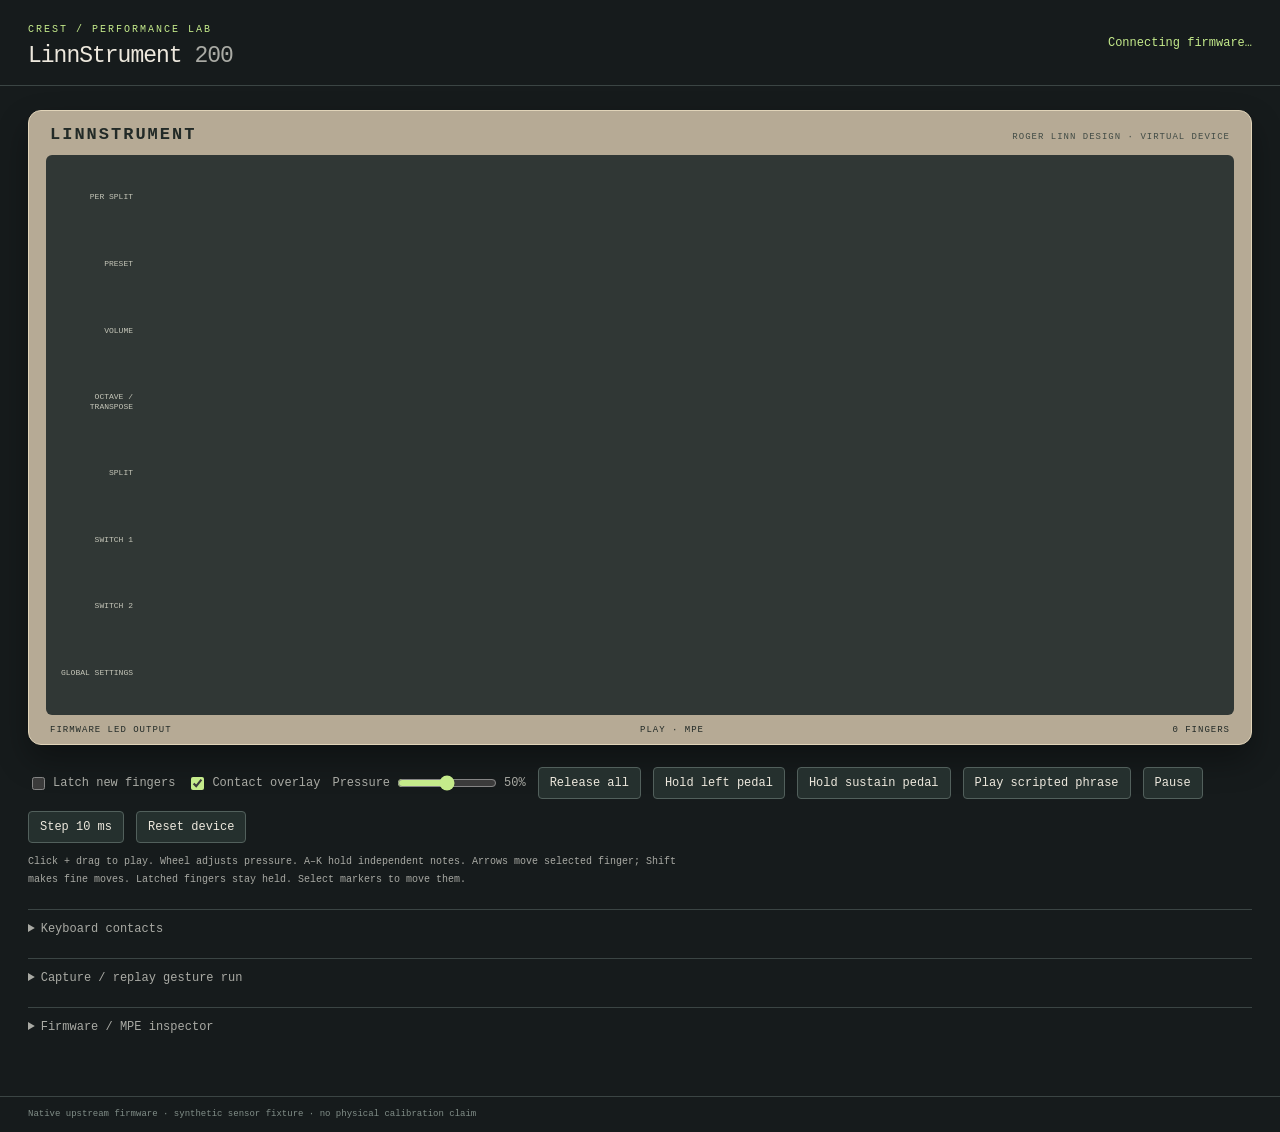
==== crates/linnstrument-sim/web/index.html @ bdfac36a "feat: establish standalone firmware performance host Add independent Rust contracts, expressive reco" ====
<!doctype html>
<html lang="en"><head><meta charset="utf-8"><meta name="viewport" content="width=device-width,initial-scale=1"><title>LinnStrument firmware replica</title><link rel="stylesheet" href="style.css"></head>
<body>
<header><div><span class="eyebrow">CREST / PERFORMANCE LAB</span><h1>LinnStrument <span id="model">200</span></h1></div><div class="status"><span id="connection">Connecting firmware…</span><small id="revision"></small></div></header>
<main>
<section class="instrument" aria-label="Virtual LinnStrument"><div class="brand">LINNSTRUMENT <small>ROGER LINN DESIGN · VIRTUAL DEVICE</small></div><div class="surface-wrap"><div id="controls"></div><canvas id="surface" tabindex="0" aria-label="LinnStrument surface. Press A S D F G H J K for independent notes. Arrow keys move selected finger; brackets change pressure."></canvas></div><div class="instrument-footer"><span>FIRMWARE LED OUTPUT</span><span id="mode">PLAY · MPE</span><span id="fingers">0 FINGERS</span></div></section>
<div class="toolbar"><label><input type="checkbox" id="latch"> Latch new fingers</label><label><input type="checkbox" id="markers" checked> Contact overlay</label><label>Pressure <input id="pressure" type="range" min="0" max="1" step=".01" value=".5"><output id="pressure-value">50%</output></label><button id="release">Release all</button><button id="foot-left">Hold left pedal</button><button id="foot-right">Hold sustain pedal</button><button id="example">Play scripted phrase</button><button id="pause">Pause</button><button id="step">Step 10 ms</button><button id="reset">Reset device</button></div>
<div class="support"><p>Click + drag to play. Wheel adjusts pressure. <span id="keyboard-help">A–K hold independent notes. Arrows move selected finger; Shift makes fine moves.</span> Latched fingers stay held. Select markers to move them.</p><div id="contact-list" aria-label="Active contacts"></div></div>
<details><summary>Keyboard contacts</summary><p>Map lowercase letters or digits to continuous sensor coordinates. Column 0 is the firmware control column; row 0 is the bottom row. Arrow controls remain available. Release all contacts before applying.</p><form id="keyboard-form"><label for="keyboard-settings">Keyboard mapping JSON</label><textarea id="keyboard-settings" rows="8" maxlength="4096" spellcheck="false"></textarea><button type="submit">Apply keyboard settings</button><button id="keyboard-defaults" type="button">Load defaults</button><output id="keyboard-status" role="status"></output></form></details>
<details><summary>Capture / replay gesture run</summary><p>Run starts at device reset. Export includes native contact commands, firmware MIDI and LED changes. Release contacts, stop host, and pause before verification.</p><label>Run path <input id="run-path" value="/tmp/linnstrument-run.json"></label><button id="export-run">Export run</button><button id="verify-run">Verify replay</button><output id="run-status"></output><p><label>Custom contact script <input id="scenario-path" placeholder="/path/to/scenario.json"></label><button id="run-scenario">Run script</button><output id="scenario-status"></output></p></details>
<details id="inspector"><summary>Firmware / MPE inspector</summary><div class="inspector-grid"><pre id="diagnostics"></pre><pre id="midi"></pre></div></details>
<p id="error" role="alert"></p>
</main><footer>Native upstream firmware · synthetic sensor fixture · no physical calibration claim</footer>
<script src="bridge.js"></script><script type="module" src="instrument.js"></script></body></html>
---- crates/linnstrument-sim/web/style.css ----
:root{color-scheme:dark;--ink:#ede8dd;--muted:#a9aaa4;--bg:#161b1c;--line:#3b4544;--accent:#c5eb8b;font-family:ui-monospace,SFMono-Regular,Consolas,monospace;font-size:12px}*{box-sizing:border-box}body{margin:0;background:var(--bg);color:var(--ink)}header{display:flex;justify-content:space-between;align-items:center;padding:22px 28px 16px;border-bottom:1px solid var(--line)}h1{font-size:23px;font-weight:500;margin:7px 0 0;letter-spacing:-1px}h1 span{color:var(--muted)}.eyebrow{font-size:10px;color:var(--accent);letter-spacing:2px}.status{text-align:right;color:var(--accent)}small{display:block;color:var(--muted);font-size:9px;margin-top:6px}main{padding:24px 28px 12px}.instrument{background:#b6aa95;border:1px solid #e1d4b9;border-radius:13px;padding:14px 17px 9px;box-shadow:0 15px 32px #0005;color:#222a27}.brand{display:flex;align-items:baseline;justify-content:space-between;font-weight:750;letter-spacing:2px;font-size:17px;margin:0 4px 11px}.brand small{display:inline;font-weight:400;letter-spacing:1px;color:#424c46}.surface-wrap{display:flex;gap:8px;background:#303735;border-radius:6px;padding:9px}#controls{width:78px;flex:none;display:flex;flex-direction:column;justify-content:space-around;font-size:8px;color:#c5c6b9;text-transform:uppercase;text-align:right;line-height:1.2}canvas{width:100%;height:auto;display:block;min-width:0;touch-action:none;cursor:crosshair}.instrument-footer{display:flex;justify-content:space-between;font-size:9px;letter-spacing:1px;padding:10px 4px 0}.toolbar{display:flex;flex-wrap:wrap;align-items:center;gap:12px;margin-top:22px}label{display:inline-flex;align-items:center;gap:5px;color:var(--muted)}input[type=range]{width:100px;accent-color:var(--accent)}input[type=checkbox]{accent-color:var(--accent)}button{background:#25302e;color:var(--ink);border:1px solid #52605c;border-radius:4px;padding:8px 11px;font:inherit;cursor:pointer}button:hover{background:#38483d}button:focus-visible,canvas:focus-visible{outline:2px solid var(--accent);outline-offset:3px}button:disabled{opacity:.5;cursor:default}.support{display:flex;justify-content:space-between;gap:20px}.support p{color:var(--muted);font-size:10px;line-height:1.8;max-width:680px}#contact-list{display:flex;gap:5px;align-items:center;flex-wrap:wrap}#contact-list button{font-size:10px;padding:5px}#contact-list button.selected{border-color:var(--accent);color:var(--accent)}details{border-top:1px solid var(--line);margin-top:10px;padding:12px 0}summary{color:var(--muted);cursor:pointer}.inspector-grid{display:grid;grid-template-columns:1fr 1fr;gap:15px}pre{font-size:10px;line-height:1.6;white-space:pre-wrap;max-height:140px;overflow:auto;color:#b8c8bc}#error{color:#ffb8a5;min-height:14px}footer{padding:12px 28px;color:#818e88;font-size:9px;border-top:1px solid var(--line)}.host-toolbar{display:flex;gap:10px;flex-wrap:wrap;margin-bottom:20px}.clip-grid{display:grid;grid-template-columns:repeat(4,1fr);gap:10px}.clip{min-height:96px;text-align:left;padding:15px}.clip strong{display:block;font-size:20px;margin-bottom:8px}.clip.playing{border-color:var(--accent);color:var(--accent)}.clip.recording{border-color:#ff9a8a;color:#ff9a8a}.clip.recorded{border-color:#94bdeb}.clip.queued{border-color:#e6ce80}.session{margin-top:22px;display:flex;gap:8px}.session input{flex:1;background:#222b29;color:var(--ink);border:1px solid var(--line);padding:9px;font:inherit}.note{font-size:11px;line-height:1.8;color:var(--muted)}
.editor{margin-top:18px;border-top:1px solid var(--line);padding-top:14px}.editor h2{font-size:12px;font-weight:400;color:var(--muted)}.editor canvas{height:140px;background:#202826;cursor:pointer}.edit-fields{display:flex;gap:10px;margin-top:10px;flex-wrap:wrap}.edit-fields input{width:100px;background:#222b29;border:1px solid var(--line);color:var(--ink);padding:6px;font:inherit}.clip.overdubbing{border-color:#df9bef;color:#df9bef}

.harmony-fields{display:flex;flex-wrap:wrap;gap:14px;padding:16px 0}.harmony-fields input[type=number]{width:65px}.harmony-fields input,.harmony-fields select{background:#222b29;border:1px solid var(--line);color:var(--ink);padding:6px;font:inherit}.degree-strip{display:flex;gap:7px}.degree-strip button[aria-pressed=true]{border-color:var(--accent);color:var(--accent)}select:focus-visible,input:focus-visible{outline:2px solid var(--accent);outline-offset:2px}

#keyboard-settings{display:block;width:100%;margin:10px 0;padding:10px;background:#222b29;border:1px solid var(--line);color:var(--ink);font:inherit}#keyboard-status{display:block;margin-top:8px;color:var(--muted)}
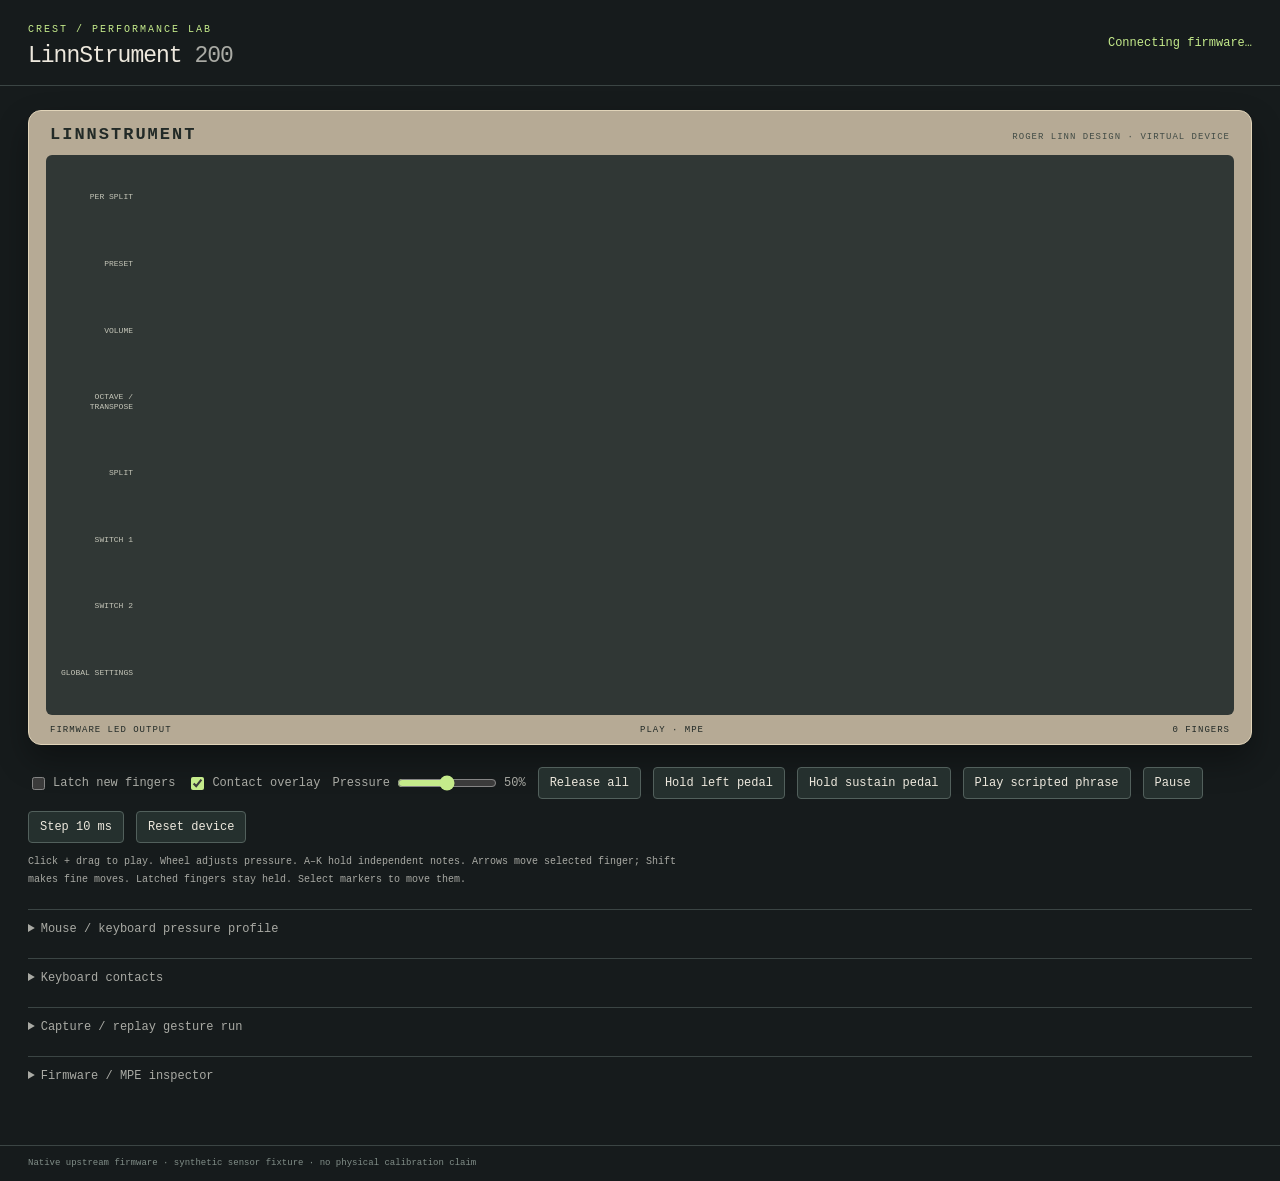
==== commit fc52ca72: "feat: shape virtual contact pressure on native clock" ====
--- a/crates/linnstrument-sim/web/index.html
+++ b/crates/linnstrument-sim/web/index.html
@@ -6,6 +6,7 @@
 <section class="instrument" aria-label="Virtual LinnStrument"><div class="brand">LINNSTRUMENT <small>ROGER LINN DESIGN · VIRTUAL DEVICE</small></div><div class="surface-wrap"><div id="controls"></div><canvas id="surface" tabindex="0" aria-label="LinnStrument surface. Press A S D F G H J K for independent notes. Arrow keys move selected finger; brackets change pressure."></canvas></div><div class="instrument-footer"><span>FIRMWARE LED OUTPUT</span><span id="mode">PLAY · MPE</span><span id="fingers">0 FINGERS</span></div></section>
 <div class="toolbar"><label><input type="checkbox" id="latch"> Latch new fingers</label><label><input type="checkbox" id="markers" checked> Contact overlay</label><label>Pressure <input id="pressure" type="range" min="0" max="1" step=".01" value=".5"><output id="pressure-value">50%</output></label><button id="release">Release all</button><button id="foot-left">Hold left pedal</button><button id="foot-right">Hold sustain pedal</button><button id="example">Play scripted phrase</button><button id="pause">Pause</button><button id="step">Step 10 ms</button><button id="reset">Reset device</button></div>
 <div class="support"><p>Click + drag to play. Wheel adjusts pressure. <span id="keyboard-help">A–K hold independent notes. Arrows move selected finger; Shift makes fine moves.</span> Latched fingers stay held. Select markers to move them.</p><div id="contact-list" aria-label="Active contacts"></div></div>
+<details><summary>Mouse / keyboard pressure profile</summary><form id="pressure-profile" class="harmony-fields"><label>Attack ms <input name="attack" type="number" min="0" max="2000" value="0" required></label><label>Release ms <input name="release" type="number" min="0" max="2000" value="0" required></label><button type="submit">Apply pressure profile</button></form><p>Linear synthetic pressure, sampled by the native clock every 1 ms. Applies to mouse, keyboard and scripted contacts. Release all contacts before changing. Focus recovery and Release All bypass release tails.</p><output id="profile-state"></output></details>
 <details><summary>Keyboard contacts</summary><p>Map lowercase letters or digits to continuous sensor coordinates. Column 0 is the firmware control column; row 0 is the bottom row. Arrow controls remain available. Release all contacts before applying.</p><form id="keyboard-form"><label for="keyboard-settings">Keyboard mapping JSON</label><textarea id="keyboard-settings" rows="8" maxlength="4096" spellcheck="false"></textarea><button type="submit">Apply keyboard settings</button><button id="keyboard-defaults" type="button">Load defaults</button><output id="keyboard-status" role="status"></output></form></details>
 <details><summary>Capture / replay gesture run</summary><p>Run starts at device reset. Export includes native contact commands, firmware MIDI and LED changes. Release contacts, stop host, and pause before verification.</p><label>Run path <input id="run-path" value="/tmp/linnstrument-run.json"></label><button id="export-run">Export run</button><button id="verify-run">Verify replay</button><output id="run-status"></output><p><label>Custom contact script <input id="scenario-path" placeholder="/path/to/scenario.json"></label><button id="run-scenario">Run script</button><output id="scenario-status"></output></p></details>
 <details id="inspector"><summary>Firmware / MPE inspector</summary><div class="inspector-grid"><pre id="diagnostics"></pre><pre id="midi"></pre></div></details>
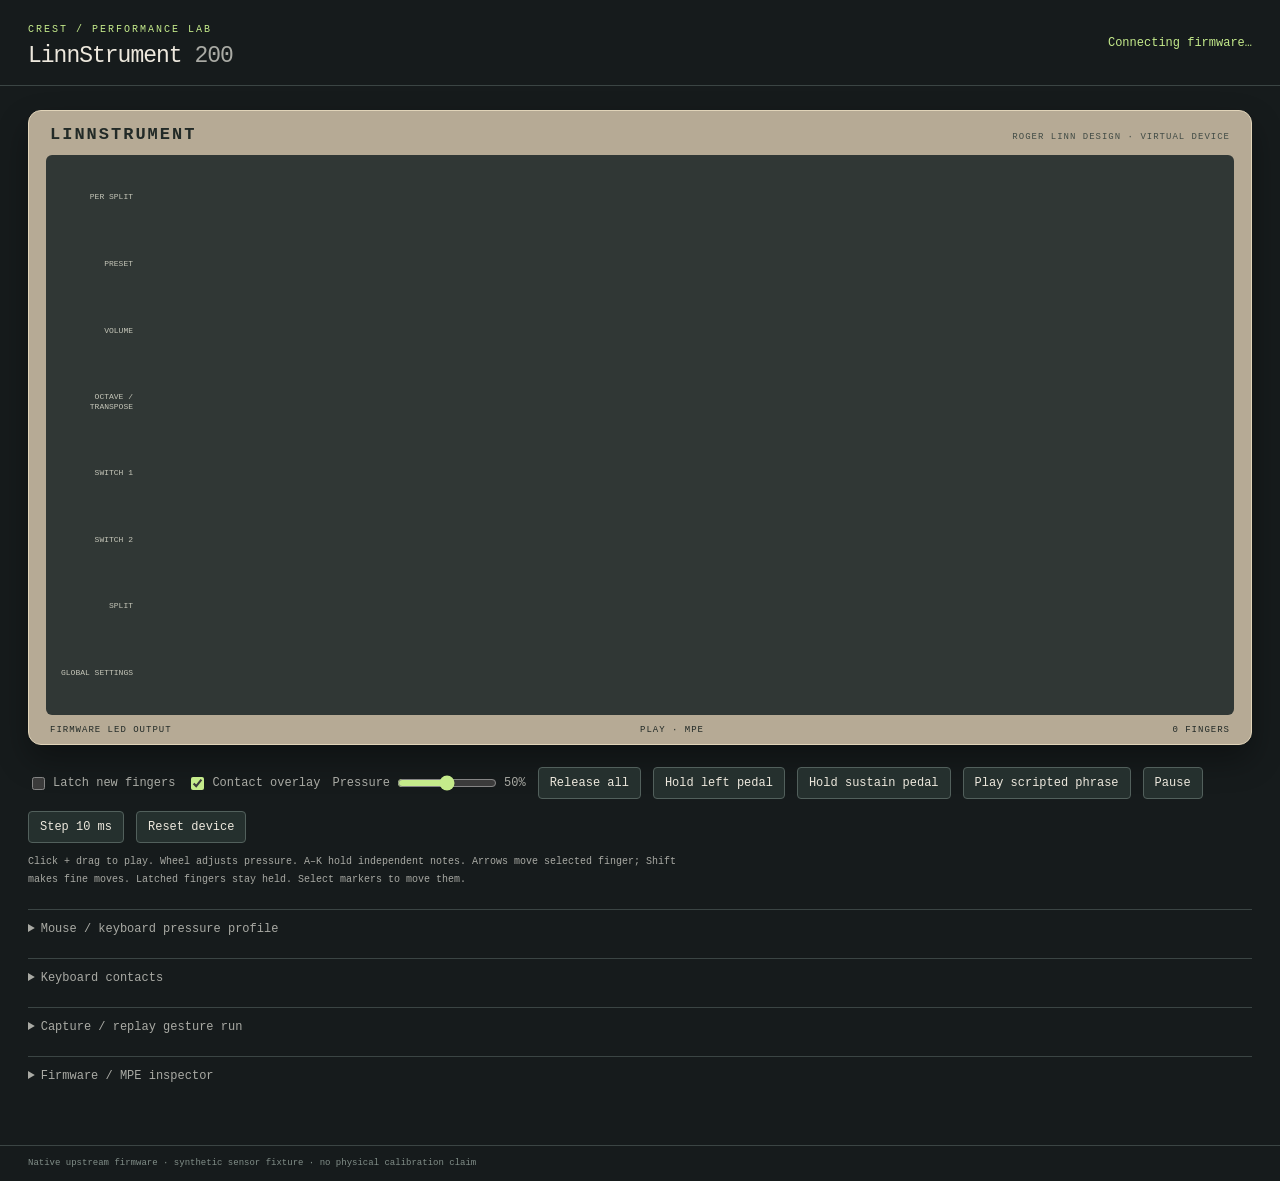
==== commit 25fa35ce: "feat: select follower harmony from controller pads" ====
--- a/crates/linnstrument-sim/web/index.html
+++ b/crates/linnstrument-sim/web/index.html
@@ -6,6 +6,7 @@
 <section class="instrument" aria-label="Virtual LinnStrument"><div class="brand">LINNSTRUMENT <small>ROGER LINN DESIGN · VIRTUAL DEVICE</small></div><div class="surface-wrap"><div id="controls"></div><canvas id="surface" tabindex="0" aria-label="LinnStrument surface. Press A S D F G H J K for independent notes. Arrow keys move selected finger; brackets change pressure."></canvas></div><div class="instrument-footer"><span>FIRMWARE LED OUTPUT</span><span id="mode">PLAY · MPE</span><span id="fingers">0 FINGERS</span></div></section>
 <div class="toolbar"><label><input type="checkbox" id="latch"> Latch new fingers</label><label><input type="checkbox" id="markers" checked> Contact overlay</label><label>Pressure <input id="pressure" type="range" min="0" max="1" step=".01" value=".5"><output id="pressure-value">50%</output></label><button id="release">Release all</button><button id="foot-left">Hold left pedal</button><button id="foot-right">Hold sustain pedal</button><button id="example">Play scripted phrase</button><button id="pause">Pause</button><button id="step">Step 10 ms</button><button id="reset">Reset device</button></div>
 <div class="support"><p>Click + drag to play. Wheel adjusts pressure. <span id="keyboard-help">A–K hold independent notes. Arrows move selected finger; Shift makes fine moves.</span> Latched fingers stay held. Select markers to move them.</p><div id="contact-list" aria-label="Active contacts"></div></div>
+<p id="clip-layout" hidden>Clip pads: bottom row 1–8 launches/stops clips. Top row 1–7 selects I–VII and takes over follower harmony. Green marks the active degree; other degrees are blue. Held notes keep their pitches.</p>
 <details><summary>Mouse / keyboard pressure profile</summary><form id="pressure-profile" class="harmony-fields"><label>Attack ms <input name="attack" type="number" min="0" max="2000" value="0" required></label><label>Release ms <input name="release" type="number" min="0" max="2000" value="0" required></label><button type="submit">Apply pressure profile</button></form><p>Linear synthetic pressure, sampled by the native clock every 1 ms. Applies to mouse, keyboard and scripted contacts. Release all contacts before changing. Focus recovery and Release All bypass release tails.</p><output id="profile-state"></output></details>
 <details><summary>Keyboard contacts</summary><p>Map lowercase letters or digits to continuous sensor coordinates. Column 0 is the firmware control column; row 0 is the bottom row. Arrow controls remain available. Release all contacts before applying.</p><form id="keyboard-form"><label for="keyboard-settings">Keyboard mapping JSON</label><textarea id="keyboard-settings" rows="8" maxlength="4096" spellcheck="false"></textarea><button type="submit">Apply keyboard settings</button><button id="keyboard-defaults" type="button">Load defaults</button><output id="keyboard-status" role="status"></output></form></details>
 <details><summary>Capture / replay gesture run</summary><p>Run starts at device reset. Export includes native contact commands, firmware MIDI and LED changes. Release contacts, stop host, and pause before verification.</p><label>Run path <input id="run-path" value="/tmp/linnstrument-run.json"></label><button id="export-run">Export run</button><button id="verify-run">Verify replay</button><output id="run-status"></output><p><label>Custom contact script <input id="scenario-path" placeholder="/path/to/scenario.json"></label><button id="run-scenario">Run script</button><output id="scenario-status"></output></p></details>
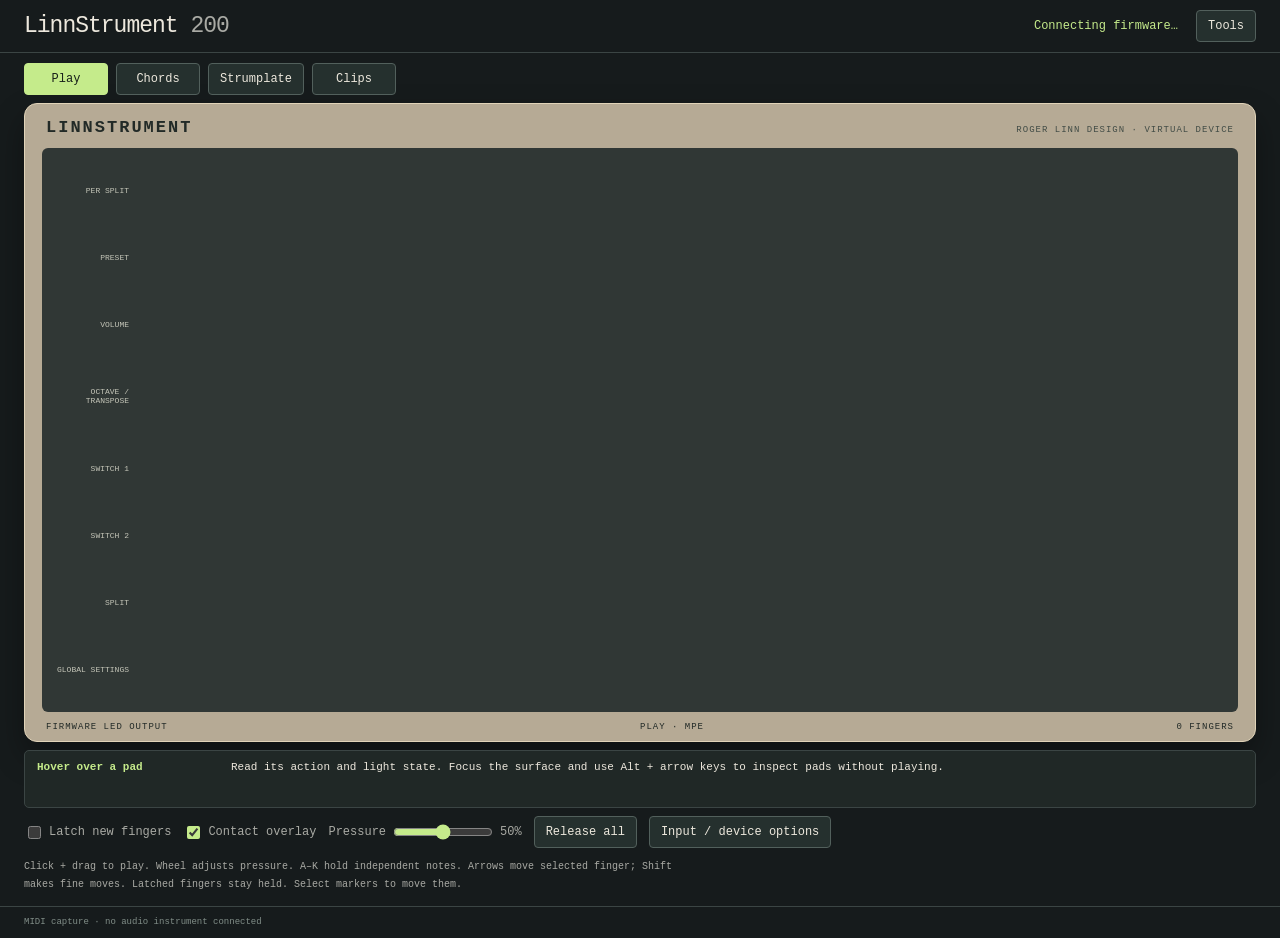
==== commit e94d2ea3: "Add expressive chord surfaces and embedded manual Focus the simulator on firmware-driven pads, hover" ====
--- a/crates/linnstrument-sim/web/index.html
+++ b/crates/linnstrument-sim/web/index.html
@@ -1,16 +1,19 @@
 <!doctype html>
 <html lang="en"><head><meta charset="utf-8"><meta name="viewport" content="width=device-width,initial-scale=1"><title>LinnStrument firmware replica</title><link rel="stylesheet" href="style.css"></head>
-<body>
-<header><div><span class="eyebrow">CREST / PERFORMANCE LAB</span><h1>LinnStrument <span id="model">200</span></h1></div><div class="status"><span id="connection">Connecting firmware…</span><small id="revision"></small></div></header>
+<body class="instrument-page">
+<header><div><h1>LinnStrument <span id="model">200</span></h1></div><div class="status"><span id="connection">Connecting firmware…</span><button id="show-tools" type="button">Tools</button></div></header>
 <main>
-<section class="instrument" aria-label="Virtual LinnStrument"><div class="brand">LINNSTRUMENT <small>ROGER LINN DESIGN · VIRTUAL DEVICE</small></div><div class="surface-wrap"><div id="controls"></div><canvas id="surface" tabindex="0" aria-label="LinnStrument surface. Press A S D F G H J K for independent notes. Arrow keys move selected finger; brackets change pressure."></canvas></div><div class="instrument-footer"><span>FIRMWARE LED OUTPUT</span><span id="mode">PLAY · MPE</span><span id="fingers">0 FINGERS</span></div></section>
-<div class="toolbar"><label><input type="checkbox" id="latch"> Latch new fingers</label><label><input type="checkbox" id="markers" checked> Contact overlay</label><label>Pressure <input id="pressure" type="range" min="0" max="1" step=".01" value=".5"><output id="pressure-value">50%</output></label><button id="release">Release all</button><button id="foot-left">Hold left pedal</button><button id="foot-right">Hold sustain pedal</button><button id="example">Play scripted phrase</button><button id="pause">Pause</button><button id="step">Step 10 ms</button><button id="reset">Reset device</button></div>
+<nav class="surface-modes" aria-label="Playing mode"><button data-surface-mode="play" aria-pressed="true">Play</button><button data-surface-mode="chords" aria-pressed="false">Chords</button><button data-surface-mode="strumplate" aria-pressed="false">Strumplate</button><button data-surface-mode="clips" aria-pressed="false">Clips</button><span id="performance-summary" role="status"></span></nav>
+<div id="chord-key" class="toolbar" hidden><label>Root <select id="root-note" aria-label="Chord root note"><option value="0">C</option><option value="1">C♯</option><option value="2">D</option><option value="3">E♭</option><option value="4">E</option><option value="5">F</option><option value="6">F♯</option><option value="7">G</option><option value="8">A♭</option><option value="9">A</option><option value="10">B♭</option><option value="11">B</option></select></label><label>Scale <select id="root-scale" aria-label="Chord scale"><option value="major">Major</option><option value="natural_minor">Natural minor</option><option value="dorian">Dorian</option><option value="mixolydian">Mixolydian</option></select></label><span>Left hand: chord controls · Right hand: degree / octave</span></div>
+<section class="instrument" aria-label="Virtual LinnStrument"><div class="brand">LINNSTRUMENT <small>ROGER LINN DESIGN · VIRTUAL DEVICE</small></div><div class="surface-wrap"><div id="controls"></div><canvas id="surface" tabindex="0" aria-describedby="pad-help" aria-label="LinnStrument surface. Press A S D F G H J K for independent notes. Arrow keys move selected finger; brackets change pressure."></canvas></div><div class="instrument-footer"><span>FIRMWARE LED OUTPUT</span><span id="mode">PLAY · MPE</span><span id="fingers">0 FINGERS</span></div></section>
+<div id="pad-help" class="pad-help" role="status" aria-live="polite"><strong id="pad-title">Hover over a pad</strong><span id="pad-description">Read its action and light state. Focus the surface and use Alt + arrow keys to inspect pads without playing.</span><span id="pad-light"></span></div>
+<div class="toolbar"><label><input type="checkbox" id="latch"> Latch new fingers</label><label><input type="checkbox" id="markers" checked> Contact overlay</label><label>Pressure <input id="pressure" type="range" min="0" max="1" step=".01" value=".5"><output id="pressure-value">50%</output></label><button id="release">Release all</button><button id="device-options-toggle" aria-expanded="false" aria-controls="device-options">Input / device options</button></div>
 <div class="support"><p>Click + drag to play. Wheel adjusts pressure. <span id="keyboard-help">A–K hold independent notes. Arrows move selected finger; Shift makes fine moves.</span> Latched fingers stay held. Select markers to move them.</p><div id="contact-list" aria-label="Active contacts"></div></div>
-<p id="clip-layout" hidden>Clip pads: bottom row 1–8 launches/stops clips. Top row 1–7 selects I–VII and takes over follower harmony. Green marks the active degree; other degrees are blue. Held notes keep their pitches.</p>
+<div id="device-options" hidden><small id="revision"></small><div class="toolbar"><button id="foot-left">Hold left pedal</button><button id="foot-right">Hold sustain pedal</button><button id="example">Play scripted phrase</button><button id="pause">Pause</button><button id="step">Step 10 ms</button><button id="reset">Reset device</button></div><p id="clip-layout" hidden>Clip pads: bottom row 1–8 launches/stops clips. Hold the pad directly above a running clip to mute it (cyan); release restores future attacks. Rows 3 and 4 above bottom row 0 hold octave down/up for each running clip; blue ready, magenta shifted. Opposing holds cancel. Row 2 remains the optional A/B morph strip. Top row 1–7 selects I–VII and takes over follower harmony. Green marks the active degree; other degrees are blue. Hold the pad directly below I for Fill (yellow ready, magenta held). Held notes keep their pitches. Row 5 columns 6–11 select Block, strum up/down, arpeggio up/down and Humanized; green marks the selection. Return to Chord pads to play it.</p>
 <details><summary>Mouse / keyboard pressure profile</summary><form id="pressure-profile" class="harmony-fields"><label>Attack ms <input name="attack" type="number" min="0" max="2000" value="0" required></label><label>Release ms <input name="release" type="number" min="0" max="2000" value="0" required></label><button type="submit">Apply pressure profile</button></form><p>Linear synthetic pressure, sampled by the native clock every 1 ms. Applies to mouse, keyboard and scripted contacts. Release all contacts before changing. Focus recovery and Release All bypass release tails.</p><output id="profile-state"></output></details>
 <details><summary>Keyboard contacts</summary><p>Map lowercase letters or digits to continuous sensor coordinates. Column 0 is the firmware control column; row 0 is the bottom row. Arrow controls remain available. Release all contacts before applying.</p><form id="keyboard-form"><label for="keyboard-settings">Keyboard mapping JSON</label><textarea id="keyboard-settings" rows="8" maxlength="4096" spellcheck="false"></textarea><button type="submit">Apply keyboard settings</button><button id="keyboard-defaults" type="button">Load defaults</button><output id="keyboard-status" role="status"></output></form></details>
 <details><summary>Capture / replay gesture run</summary><p>Run starts at device reset. Export includes native contact commands, firmware MIDI and LED changes. Release contacts, stop host, and pause before verification.</p><label>Run path <input id="run-path" value="/tmp/linnstrument-run.json"></label><button id="export-run">Export run</button><button id="verify-run">Verify replay</button><output id="run-status"></output><p><label>Custom contact script <input id="scenario-path" placeholder="/path/to/scenario.json"></label><button id="run-scenario">Run script</button><output id="scenario-status"></output></p></details>
 <details id="inspector"><summary>Firmware / MPE inspector</summary><div class="inspector-grid"><pre id="diagnostics"></pre><pre id="midi"></pre></div></details>
-<p id="error" role="alert"></p>
-</main><footer>Native upstream firmware · synthetic sensor fixture · no physical calibration claim</footer>
-<script src="bridge.js"></script><script type="module" src="instrument.js"></script></body></html>
+</div><p id="error" role="alert"></p>
+</main><footer><span id="instrument-output">MIDI capture · no audio instrument connected</span></footer>
+<script src="bridge.js"></script><script type="module" src="instrument.js"></script><script type="module" src="surface-view.js"></script></body></html>
--- a/crates/linnstrument-sim/web/style.css
+++ b/crates/linnstrument-sim/web/style.css
@@ -4,3 +4,9 @@
 .harmony-fields{display:flex;flex-wrap:wrap;gap:14px;padding:16px 0}.harmony-fields input[type=number]{width:65px}.harmony-fields input,.harmony-fields select{background:#222b29;border:1px solid var(--line);color:var(--ink);padding:6px;font:inherit}.degree-strip{display:flex;gap:7px}.degree-strip button[aria-pressed=true]{border-color:var(--accent);color:var(--accent)}select:focus-visible,input:focus-visible{outline:2px solid var(--accent);outline-offset:2px}
 
 #keyboard-settings{display:block;width:100%;margin:10px 0;padding:10px;background:#222b29;border:1px solid var(--line);color:var(--ink);font:inherit}#keyboard-status{display:block;margin-top:8px;color:var(--muted)}
+
+/* The surface is the performance view. Device diagnostics are opt-in. */
+.instrument-page header{padding:14px 24px}.instrument-page h1{margin:0}.instrument-page main{padding:16px 24px 8px}.instrument-page .status{display:flex;gap:18px;align-items:center}.surface-modes{display:flex;align-items:center;gap:8px;margin:0 0 16px}.surface-modes button[aria-pressed=true]{background:#c5eb8b;color:#18201a;border-color:#c5eb8b}.surface-modes button{min-width:84px}#performance-summary{margin-left:auto;color:var(--muted);text-align:right;font-size:11px;max-width:48%;line-height:1.6}.pad-help{display:grid;grid-template-columns:minmax(130px,180px) 1fr minmax(120px,160px);gap:14px;align-items:start;min-height:70px;margin-top:14px;padding:12px 14px;border:1px solid var(--line);border-radius:5px;background:#202826;line-height:1.6}.pad-help strong{color:var(--accent)}#pad-description{color:var(--ink)}#pad-light{font-size:10px;color:var(--muted);white-space:normal}.instrument-page .toolbar{margin-top:12px;gap:12px}.instrument-page .support p{margin-bottom:4px}.instrument-page #device-options[hidden]{display:none}.instrument-page #device-options{border-top:1px solid var(--line);padding-top:12px;margin-top:15px}.instrument-page footer{padding:10px 24px}.instrument-page #error:empty{display:none}@media(max-width:1000px){#performance-summary{max-width:38%;font-size:10px}.pad-help{grid-template-columns:150px 1fr}#pad-light{grid-column:2}.brand small{font-size:8px}}
+
+[hidden]{display:none!important}
+.instrument-page header{padding:10px 24px}.instrument-page main{padding-top:10px}.instrument-page .surface-modes{margin-bottom:8px}.instrument-page .pad-help{margin-top:8px;min-height:58px;padding:8px 12px;font-size:11px}.instrument-page #chord-key{margin:0 0 8px;font-size:11px}.instrument-page .toolbar{margin-top:8px}.instrument-page .support{font-size:10px}
